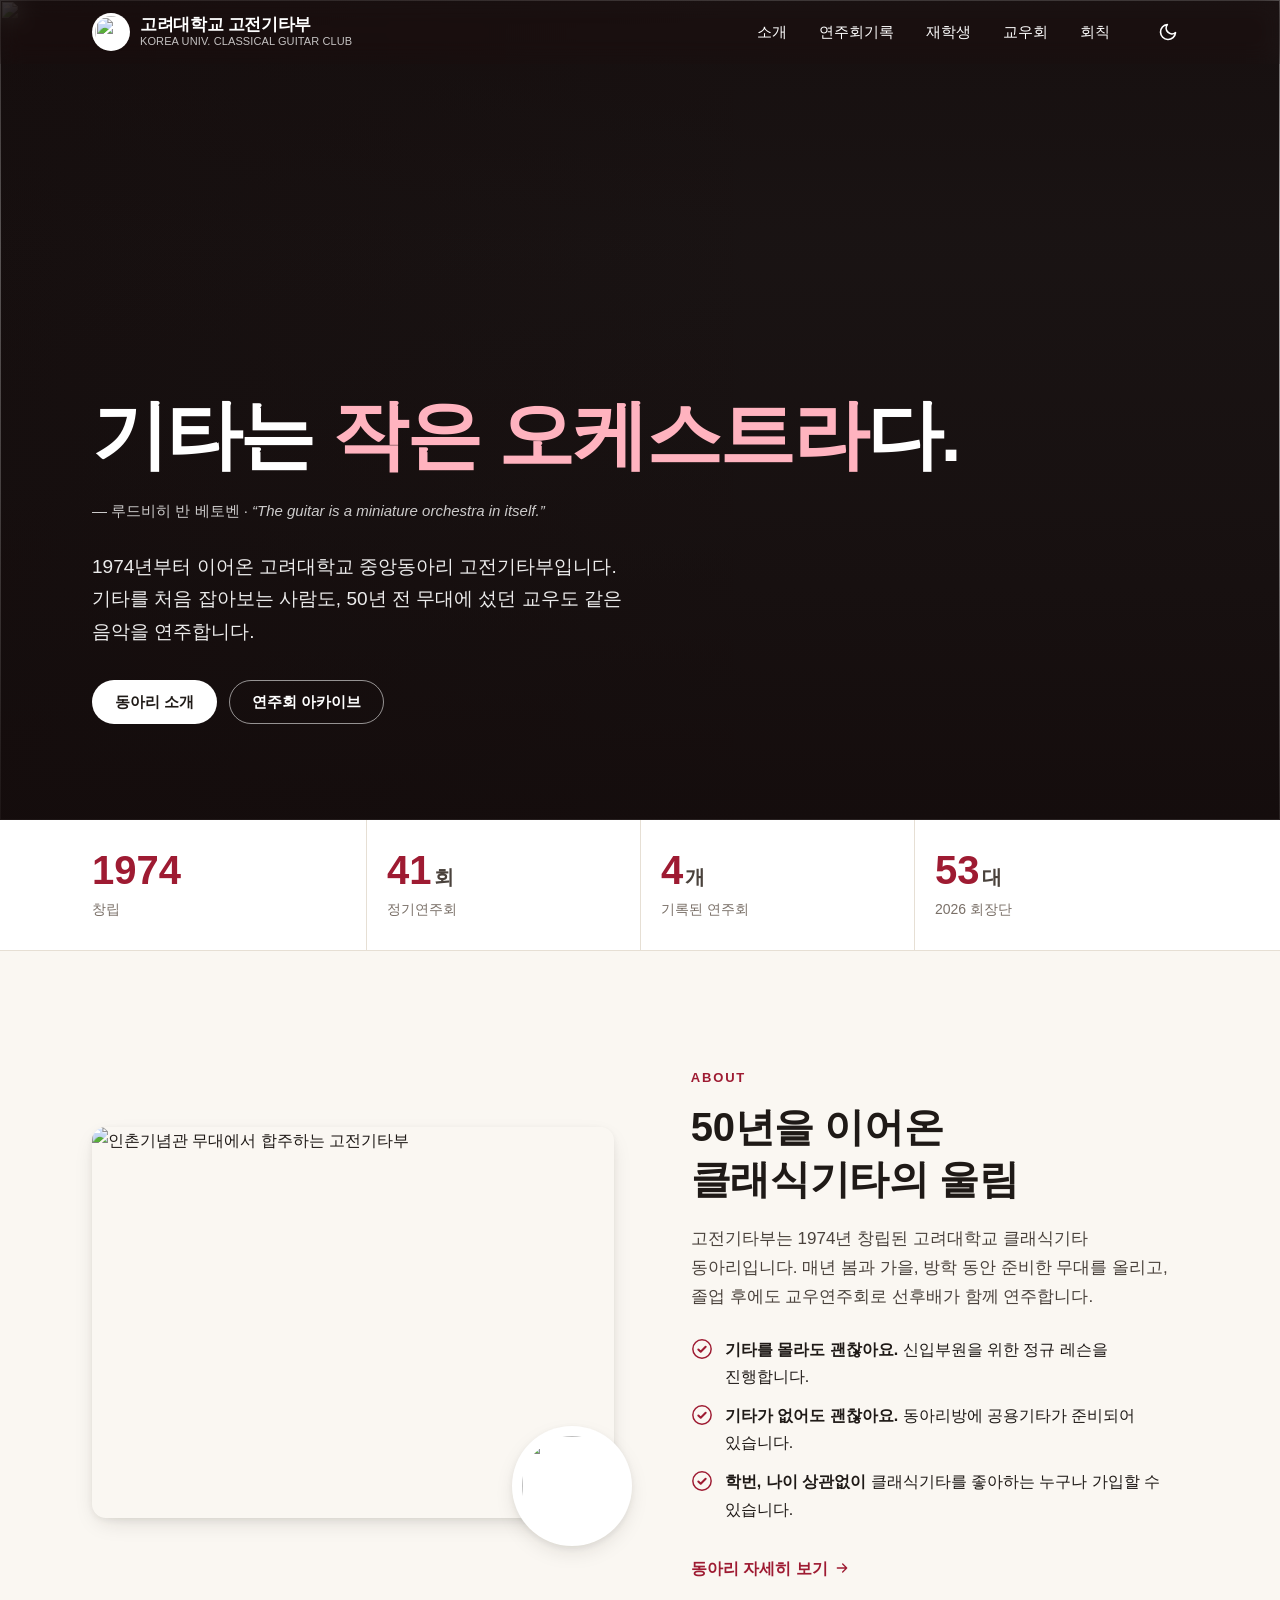
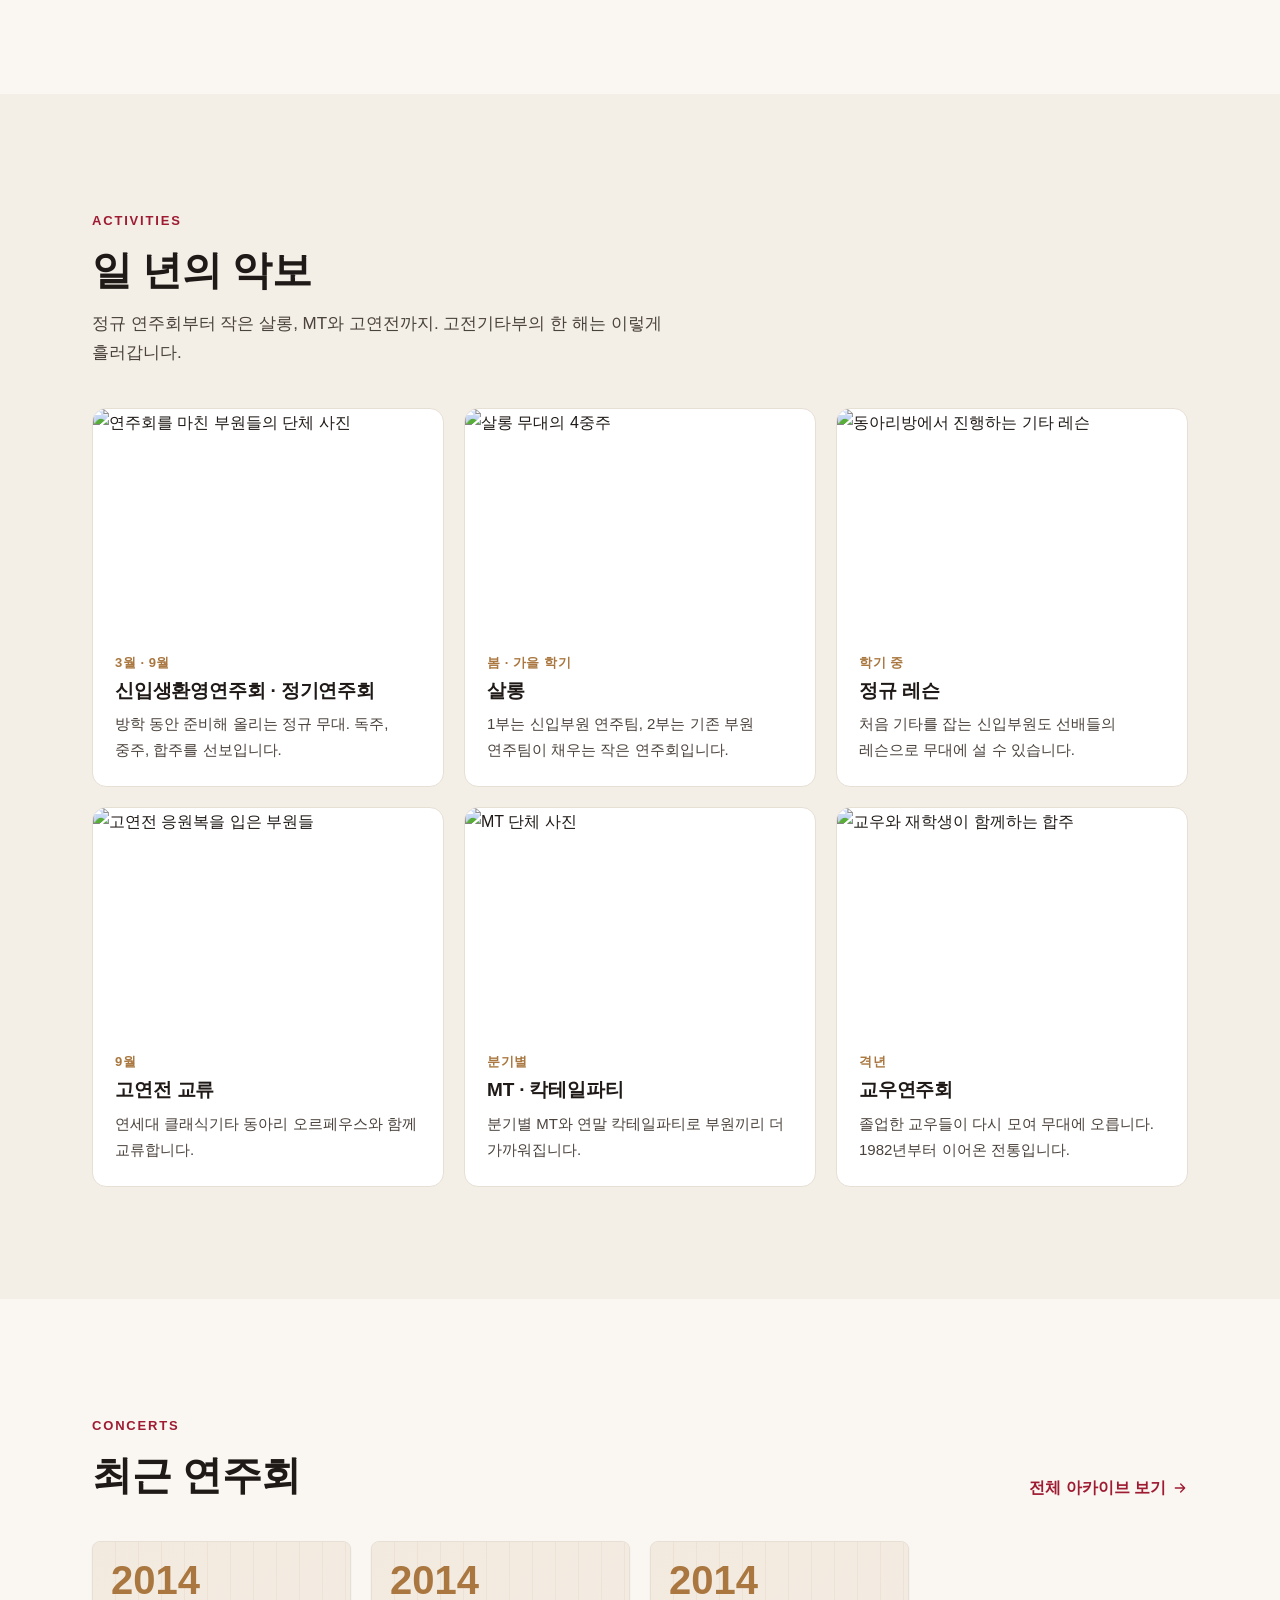
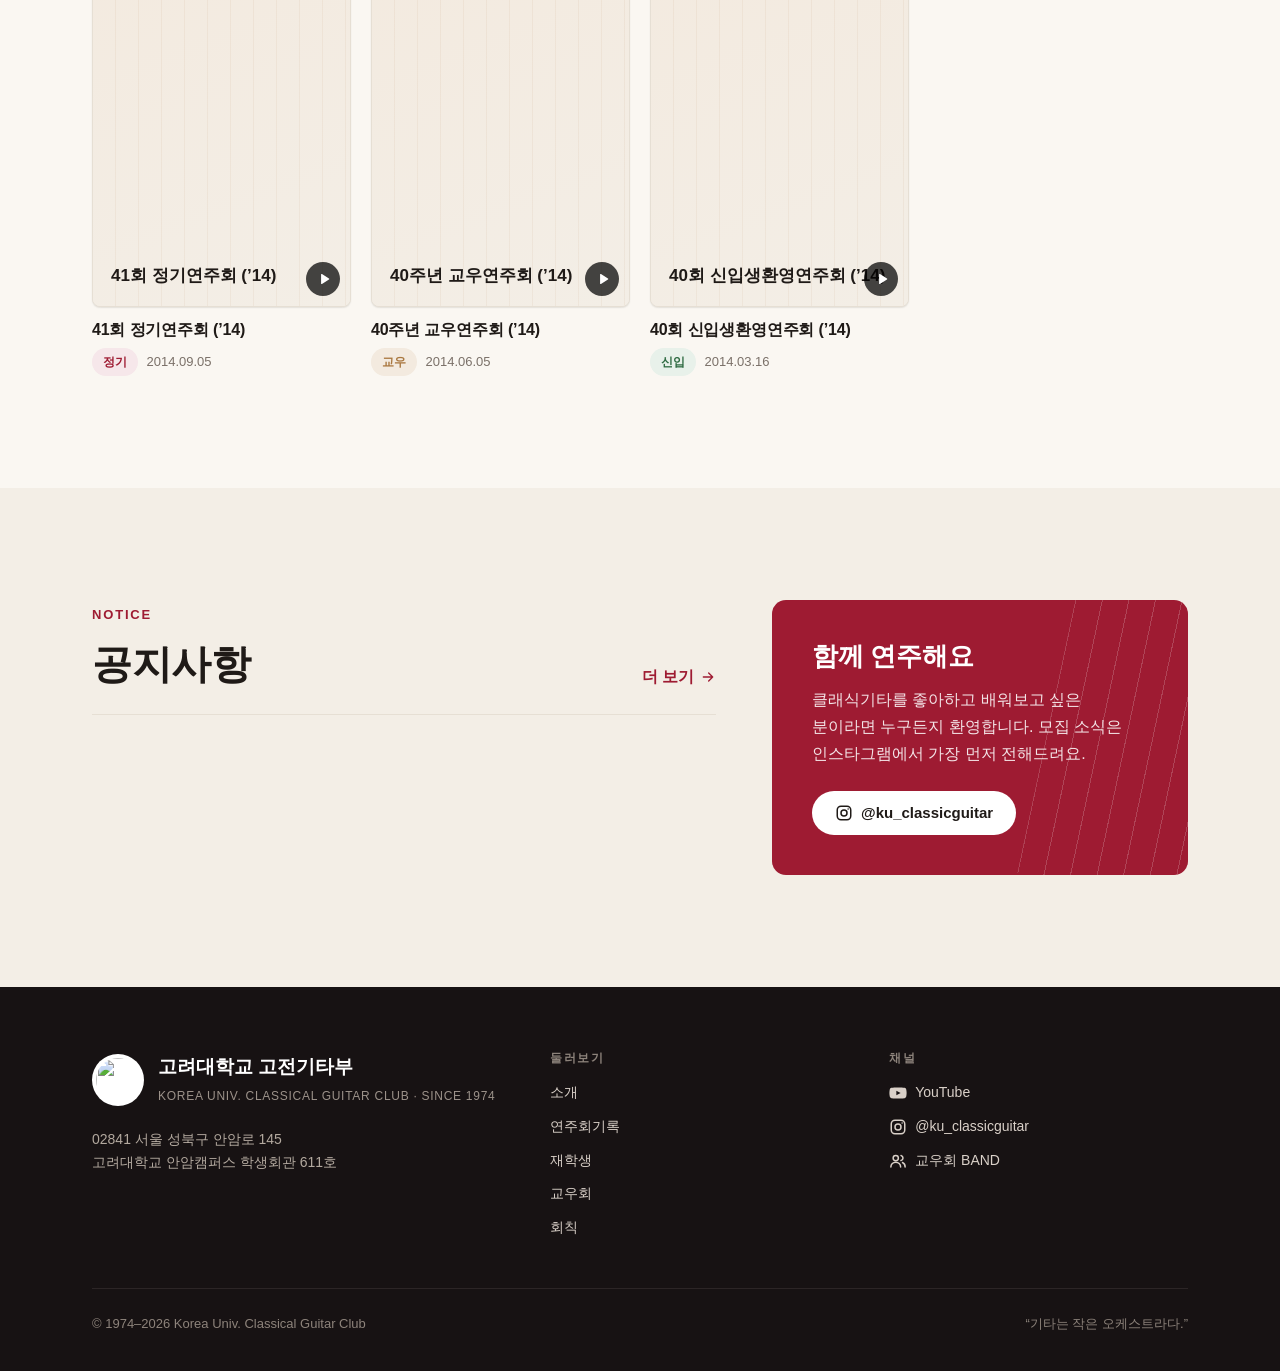
==== index.html @ 114fa07c "베토벤 표기 변경: 루트비히 판 → 루드비히 반 Co-Authored-By: Claude Opus 5.5 <noreply@anthropic.com>" ====
<!doctype html>
<html lang="ko">
<head>
  <meta charset="utf-8">
  <meta name="viewport" content="width=device-width, initial-scale=1">
  <title>고려대학교 고전기타부</title>
  <meta name="description" content="1974년 창립한 고려대학교 중앙동아리 고전기타부. 신입생환영연주회, 정기연주회, 살롱, 교우연주회로 50년 넘게 클래식기타 음악을 이어가고 있습니다.">
  <meta property="og:title" content="고려대학교 고전기타부">
  <meta property="og:description" content="“기타는 작은 오케스트라다.” — 1974년부터 이어온 고려대학교 클래식기타 동아리">
  <meta property="og:image" content="assets/photos/cover.webp">
  <meta name="theme-color" content="#9e1b32">
  <link rel="icon" href="assets/photos/logo.webp">
  <link rel="stylesheet" href="https://cdn.jsdelivr.net/gh/orioncactus/pretendard@v1.3.9/dist/web/variable/pretendardvariable-dynamic-subset.min.css">
  <link rel="stylesheet" href="css/style.css">
  <script src="js/site.js"></script>
</head>
<body data-hero>
  <header id="site-header"></header>

  <main>
    <section class="hero">
      <div class="hero-bg"><img src="assets/photos/cover.webp" alt="" fetchpriority="high"></div>
      <div class="wrap">
        <p class="hero-quote">기타는 <em>작은 오케스트라</em>다.</p>
        <p class="hero-cite">— 루드비히 반 베토벤 · <span>“The guitar is a miniature orchestra in itself.”</span></p>
        <p class="hero-lead">1974년부터 이어온 고려대학교 중앙동아리 고전기타부입니다. 기타를 처음 잡아보는 사람도, 50년 전 무대에 섰던 교우도 같은 음악을 연주합니다.</p>
        <div class="hero-actions">
          <a class="btn btn-light" href="about/">동아리 소개</a>
          <a class="btn btn-outline-light" href="concerts/">연주회 아카이브</a>
        </div>
      </div>
    </section>

    <section class="stats" aria-label="고전기타부 한눈에 보기">
      <div class="wrap">
        <div class="stat"><div class="stat-num">1974</div><div class="stat-label">창립</div></div>
        <div class="stat"><div class="stat-num" id="stat-regular">52<small>회</small></div><div class="stat-label">정기연주회</div></div>
        <div class="stat"><div class="stat-num" id="stat-total">146<small>개</small></div><div class="stat-label">기록된 연주회</div></div>
        <div class="stat"><div class="stat-num">53<small>대</small></div><div class="stat-label">2026 회장단</div></div>
      </div>
    </section>

    <section class="section">
      <div class="wrap split">
        <div class="split-media reveal">
          <img src="assets/photos/concert.webp" alt="인촌기념관 무대에서 합주하는 고전기타부" loading="lazy">
          <img class="mascot" src="assets/photos/logo.webp" alt="" loading="lazy">
        </div>
        <div class="split-body reveal">
          <span class="eyebrow">About</span>
          <h2 class="section-title">50년을 이어온<br>클래식기타의 울림</h2>
          <p style="margin-top:20px">고전기타부는 1974년 창립된 고려대학교 클래식기타 동아리입니다. 매년 봄과 가을, 방학 동안 준비한 무대를 올리고, 졸업 후에도 교우연주회로 선후배가 함께 연주합니다.</p>
          <ul class="checklist">
            <li><span data-icon="check"></span><div><strong>기타를 몰라도 괜찮아요.</strong> 신입부원을 위한 정규 레슨을 진행합니다.</div></li>
            <li><span data-icon="check"></span><div><strong>기타가 없어도 괜찮아요.</strong> 동아리방에 공용기타가 준비되어 있습니다.</div></li>
            <li><span data-icon="check"></span><div><strong>학번, 나이 상관없이</strong> 클래식기타를 좋아하는 누구나 가입할 수 있습니다.</div></li>
          </ul>
          <div style="margin-top:32px"><a class="more-link" href="about/">동아리 자세히 보기 <span data-icon="arrow"></span></a></div>
        </div>
      </div>
    </section>

    <section class="section alt">
      <div class="wrap">
        <div class="section-head">
          <div>
            <span class="eyebrow">Activities</span>
            <h2 class="section-title">일 년의 악보</h2>
            <p class="section-lead">정규 연주회부터 작은 살롱, MT와 고연전까지. 고전기타부의 한 해는 이렇게 흘러갑니다.</p>
          </div>
        </div>
        <div class="activities">
          <article class="activity reveal">
            <div class="activity-media"><img src="assets/photos/group.webp" alt="연주회를 마친 부원들의 단체 사진" loading="lazy"></div>
            <div class="activity-body"><span class="activity-when">3월 · 9월</span><h3>신입생환영연주회 · 정기연주회</h3><p>방학 동안 준비해 올리는 정규 무대. 독주, 중주, 합주를 선보입니다.</p></div>
          </article>
          <article class="activity reveal">
            <div class="activity-media"><img src="assets/photos/salon.webp" alt="살롱 무대의 4중주" loading="lazy"></div>
            <div class="activity-body"><span class="activity-when">봄 · 가을 학기</span><h3>살롱</h3><p>1부는 신입부원 연주팀, 2부는 기존 부원 연주팀이 채우는 작은 연주회입니다.</p></div>
          </article>
          <article class="activity reveal">
            <div class="activity-media"><img src="assets/photos/lesson.webp" alt="동아리방에서 진행하는 기타 레슨" loading="lazy"></div>
            <div class="activity-body"><span class="activity-when">학기 중</span><h3>정규 레슨</h3><p>처음 기타를 잡는 신입부원도 선배들의 레슨으로 무대에 설 수 있습니다.</p></div>
          </article>
          <article class="activity reveal">
            <div class="activity-media"><img src="assets/photos/koyon.webp" alt="고연전 응원복을 입은 부원들" loading="lazy"></div>
            <div class="activity-body"><span class="activity-when">9월</span><h3>고연전 교류</h3><p>연세대 클래식기타 동아리 오르페우스와 함께 교류합니다.</p></div>
          </article>
          <article class="activity reveal">
            <div class="activity-media"><img src="assets/photos/mt.webp" alt="MT 단체 사진" loading="lazy"></div>
            <div class="activity-body"><span class="activity-when">분기별</span><h3>MT · 칵테일파티</h3><p>분기별 MT와 연말 칵테일파티로 부원끼리 더 가까워집니다.</p></div>
          </article>
          <article class="activity reveal">
            <div class="activity-media"><img src="assets/photos/concert.webp" alt="교우와 재학생이 함께하는 합주" loading="lazy" style="object-position:50% 70%"></div>
            <div class="activity-body"><span class="activity-when">격년</span><h3>교우연주회</h3><p>졸업한 교우들이 다시 모여 무대에 오릅니다. 1982년부터 이어온 전통입니다.</p></div>
          </article>
        </div>
      </div>
    </section>

    <section class="section">
      <div class="wrap">
        <div class="section-head">
          <div>
            <span class="eyebrow">Concerts</span>
            <h2 class="section-title">최근 연주회</h2>
          </div>
          <a class="more-link" href="concerts/">전체 아카이브 보기 <span data-icon="arrow"></span></a>
        </div>
        <div class="poster-grid lg" id="recent-concerts"></div>
      </div>
    </section>

    <section class="section alt">
      <div class="wrap home-news">
        <div>
          <div class="section-head" style="margin-bottom:24px">
            <div><span class="eyebrow">Notice</span><h2 class="section-title">공지사항</h2></div>
            <a class="more-link" href="notices/">더 보기 <span data-icon="arrow"></span></a>
          </div>
          <ul class="notice-list" id="home-notices"></ul>
        </div>
        <aside class="join-card reveal">
          <div class="strings" aria-hidden="true"></div>
          <h3>함께 연주해요</h3>
          <p>클래식기타를 좋아하고 배워보고 싶은 분이라면 누구든지 환영합니다. 모집 소식은 인스타그램에서 가장 먼저 전해드려요.</p>
          <a class="btn btn-light" href="https://www.instagram.com/ku_classicguitar/" target="_blank" rel="noopener"><span data-icon="instagram"></span>@ku_classicguitar</a>
        </aside>
      </div>
    </section>
  </main>

  <footer id="site-footer"></footer>
  <script>
    document.addEventListener('DOMContentLoaded', function () { KUG.load().then(function (db) {
      var K = window.KUG, C = db.concerts, club = db;
      document.querySelectorAll('[data-icon]').forEach(function (el) { el.outerHTML = K.ICON[el.dataset.icon]; });

      document.getElementById('stat-total').innerHTML = C.length + '<small>개</small>';
      var reg = C.filter(function (c) { return c.type === '정기'; }).map(function (c) { return parseInt(c.title, 10) || 0; });
      document.getElementById('stat-regular').innerHTML = Math.max.apply(null, reg) + '<small>회</small>';

      document.getElementById('recent-concerts').innerHTML = C.filter(function (c) { return c.type !== 'ETC'; }).slice(0, 4).map(function (c) { return K.posterCard(c); }).join('');

      document.getElementById('home-notices').innerHTML = club.notices.slice(0, 4).map(function (n) {
        return '<li><a class="notice-link" href="notices/#' + K.esc(n.id) + '"><span class="badge">' + K.esc(n.tag) + '</span><span class="title">' + K.esc(n.title) + '</span><time datetime="' + n.date + '">' + K.fmtDate(n.date, 'short') + '</time></a></li>';
      }).join('');
    }); });
  </script>
</body>
</html>
---- css/style.css ----
/* ==========================================================================
   고려대학교 고전기타부 — site styles
   ========================================================================== */

:root {
  --crimson: #9e1b32;
  --crimson-deep: #7a1226;
  --crimson-soft: #f6e7ea;
  --wood: #a9773f;
  --wood-soft: #f3eadf;

  --bg: #faf7f2;
  --bg-alt: #f3eee6;
  --surface: #ffffff;
  --ink: #1f1a17;
  --ink-2: #4a423c;
  --muted: #7a7068;
  --line: #e6dfd4;
  --line-strong: #d4cabc;

  --shadow-sm: 0 1px 2px rgba(31, 26, 23, .06), 0 1px 1px rgba(31, 26, 23, .04);
  --shadow-md: 0 8px 24px -8px rgba(31, 26, 23, .18), 0 2px 6px rgba(31, 26, 23, .06);

  --font-sans: "Pretendard Variable", Pretendard, -apple-system, BlinkMacSystemFont, "Apple SD Gothic Neo", "Noto Sans KR", "Segoe UI", sans-serif;
  /* 제목용 서체 — 명조를 빼고 본문과 같은 고딕 스택 사용 (변수명은 호환을 위해 유지) */
  --font-serif: var(--font-sans);

  --radius: 14px;
  --radius-sm: 8px;
  --wrap: 1160px;
  --gutter: clamp(16px, 4vw, 32px);
  --header-h: 64px;

  color-scheme: light;
}

@media (prefers-color-scheme: dark) {
  :root:not([data-theme="light"]) {
    --crimson: #e2566d;
    --crimson-deep: #f07a8d;
    --crimson-soft: #3a1a21;
    --wood: #d2a36b;
    --wood-soft: #2e251b;
    --bg: #151213;
    --bg-alt: #1c1819;
    --surface: #211c1d;
    --ink: #efe8e1;
    --ink-2: #cfc6bd;
    --muted: #9c928a;
    --line: #342d2d;
    --line-strong: #463d3c;
    --shadow-sm: 0 1px 2px rgba(0, 0, 0, .4);
    --shadow-md: 0 10px 30px -10px rgba(0, 0, 0, .7);
    color-scheme: dark;
  }
}
:root[data-theme="dark"] {
  --crimson: #e2566d;
  --crimson-deep: #f07a8d;
  --crimson-soft: #3a1a21;
  --wood: #d2a36b;
  --wood-soft: #2e251b;
  --bg: #151213;
  --bg-alt: #1c1819;
  --surface: #211c1d;
  --ink: #efe8e1;
  --ink-2: #cfc6bd;
  --muted: #9c928a;
  --line: #342d2d;
  --line-strong: #463d3c;
  --shadow-sm: 0 1px 2px rgba(0, 0, 0, .4);
  --shadow-md: 0 10px 30px -10px rgba(0, 0, 0, .7);
  color-scheme: dark;
}

/* ---------- base ---------- */
*, *::before, *::after { box-sizing: border-box; }
html { -webkit-text-size-adjust: 100%; scroll-behavior: smooth; scroll-padding-top: calc(var(--header-h) + 16px); }
body {
  margin: 0;
  background: var(--bg);
  color: var(--ink);
  font-family: var(--font-sans);
  font-size: 16px;
  line-height: 1.7;
  word-break: keep-all;
  overflow-wrap: anywhere;
  -webkit-font-smoothing: antialiased;
}
img { max-width: 100%; display: block; }
a { color: inherit; text-decoration: none; }
a:hover { color: var(--crimson); }
:focus-visible { outline: 2px solid var(--crimson); outline-offset: 3px; border-radius: 4px; }
h1, h2, h3, h4 { margin: 0; line-height: 1.3; letter-spacing: -0.01em; }
p { margin: 0; }
button { font: inherit; color: inherit; }
.sr-only { position: absolute; width: 1px; height: 1px; overflow: hidden; clip: rect(0 0 0 0); white-space: nowrap; }

.wrap { width: 100%; max-width: var(--wrap); margin: 0 auto; padding: 0 var(--gutter); }
.serif { font-family: var(--font-serif); }

/* ---------- header ---------- */
.site-header {
  position: sticky; top: 0; z-index: 50;
  height: var(--header-h);
  background: color-mix(in srgb, var(--bg) 86%, transparent);
  backdrop-filter: saturate(1.4) blur(12px);
  -webkit-backdrop-filter: saturate(1.4) blur(12px);
  border-bottom: 1px solid transparent;
  transition: border-color .2s, background .2s;
}
.site-header.scrolled { border-bottom-color: var(--line); }
.site-header.over-hero:not(.scrolled) { background: transparent; color: #fff; }
.site-header.over-hero:not(.scrolled) .brand-sub { color: rgba(255,255,255,.75); }
.site-header.over-hero:not(.scrolled) .brand-logo { background: #fff; }
.site-header .wrap { height: 100%; display: flex; align-items: center; gap: 24px; }

.brand { display: flex; align-items: center; gap: 10px; flex-shrink: 0; }
.brand:hover { color: inherit; }
.brand-logo { width: 38px; height: 38px; border-radius: 50%; background: #fff; object-fit: contain; padding: 3px; box-shadow: var(--shadow-sm); }
.brand-text { display: flex; flex-direction: column; line-height: 1.2; }
.brand-name { font-family: var(--font-serif); font-weight: 700; font-size: 17px; letter-spacing: -0.02em; }
.brand-sub { font-size: 11px; color: var(--muted); letter-spacing: .01em; text-transform: uppercase; }

.nav { margin-left: auto; display: flex; align-items: center; gap: 4px; }
.nav a {
  padding: 8px 14px; border-radius: 999px; font-size: 15px; font-weight: 500;
  transition: background .15s, color .15s;
}
.nav a:hover { background: color-mix(in srgb, var(--ink) 6%, transparent); color: inherit; }
.nav a[aria-current="page"] { color: var(--crimson); font-weight: 700; }
.over-hero:not(.scrolled) .nav a[aria-current="page"] { color: #fff; }
.over-hero:not(.scrolled) .nav a:hover { background: rgba(255,255,255,.14); }

.icon-btn {
  display: inline-grid; place-items: center; width: 40px; height: 40px;
  border: 0; background: transparent; border-radius: 999px; cursor: pointer;
}
.icon-btn:hover { background: color-mix(in srgb, var(--ink) 7%, transparent); }
.over-hero:not(.scrolled) .icon-btn:hover { background: rgba(255,255,255,.14); }
.icon-btn svg { width: 20px; height: 20px; }
.menu-btn { display: none; }

@media (max-width: 820px) {
  .menu-btn { display: inline-grid; margin-left: auto; }
  .nav {
    position: fixed; inset: var(--header-h) 0 auto 0;
    flex-direction: column; align-items: stretch; gap: 0;
    padding: 8px var(--gutter) 20px;
    background: var(--bg); color: var(--ink);
    border-bottom: 1px solid var(--line);
    box-shadow: var(--shadow-md);
    transform: translateY(-8px); opacity: 0; pointer-events: none;
    transition: opacity .18s, transform .18s;
  }
  .nav.open { transform: none; opacity: 1; pointer-events: auto; }
  .nav a { padding: 14px 4px; border-radius: 0; border-bottom: 1px solid var(--line); font-size: 17px; }
  .nav a:hover { background: transparent; }
  .over-hero:not(.scrolled) .nav a[aria-current="page"] { color: var(--crimson); }
  .site-header.menu-open { background: var(--bg); color: var(--ink); }
  .site-header.menu-open .brand-sub { color: var(--muted); }
  .brand-sub { display: none; }
}

/* ---------- buttons, chips, badges ---------- */
.btn {
  display: inline-flex; align-items: center; gap: 8px;
  padding: 12px 22px; border-radius: 999px;
  font-weight: 600; font-size: 15px; line-height: 1.2;
  border: 1px solid transparent; cursor: pointer;
  transition: transform .15s, background .15s, color .15s, border-color .15s;
}
.btn svg { width: 18px; height: 18px; }
.btn-primary { background: var(--crimson); color: #fff; }
.btn-primary:hover { background: var(--crimson-deep); color: #fff; }
.btn-ghost { border-color: var(--line-strong); background: var(--surface); }
.btn-ghost:hover { border-color: var(--crimson); color: var(--crimson); }
.btn-light { background: #fff; color: #1f1a17; }
.btn-light:hover { background: #f1ebe4; color: #1f1a17; }
.btn-outline-light { border-color: rgba(255,255,255,.55); color: #fff; }
.btn-outline-light:hover { background: rgba(255,255,255,.12); color: #fff; border-color: #fff; }

.badge {
  display: inline-flex; align-items: center; gap: 6px;
  padding: 3px 10px; border-radius: 999px;
  font-size: 12px; font-weight: 600; letter-spacing: .02em;
  background: var(--bg-alt); color: var(--ink-2); border: 1px solid var(--line);
  white-space: nowrap;
}
.badge[data-type="정기"] { background: var(--crimson-soft); color: var(--crimson); border-color: transparent; }
.badge[data-type="신입"] { background: #e8f1ea; color: #2f6b42; border-color: transparent; }
.badge[data-type="교우"] { background: var(--wood-soft); color: var(--wood); border-color: transparent; }
:root[data-theme="dark"] .badge[data-type="신입"] { background: #1b2c21; color: #86c79b; }
@media (prefers-color-scheme: dark) { :root:not([data-theme="light"]) .badge[data-type="신입"] { background: #1b2c21; color: #86c79b; } }

.chips { display: flex; flex-wrap: wrap; gap: 8px; }
.chip {
  padding: 8px 16px; border-radius: 999px; border: 1px solid var(--line-strong);
  background: var(--surface); font-size: 14px; font-weight: 500; cursor: pointer;
  transition: background .15s, border-color .15s, color .15s;
}
.chip:hover { border-color: var(--ink-2); }
.chip[aria-pressed="true"] { background: var(--ink); border-color: var(--ink); color: var(--bg); }
.chip .count { opacity: .6; margin-left: 4px; font-variant-numeric: tabular-nums; }

/* ---------- sections ---------- */
.section { padding: clamp(64px, 9vw, 112px) 0; }
.section.alt { background: var(--bg-alt); }
.eyebrow {
  display: inline-block; font-size: 13px; font-weight: 700; letter-spacing: .14em;
  text-transform: uppercase; color: var(--crimson); margin-bottom: 12px;
}
.section-title { font-family: var(--font-serif); font-size: clamp(28px, 4vw, 40px); font-weight: 700; }
.section-lead { margin-top: 14px; color: var(--ink-2); font-size: 17px; max-width: 640px; }
.section-head { display: flex; align-items: end; justify-content: space-between; gap: 24px; margin-bottom: 40px; flex-wrap: wrap; }
.more-link { display: inline-flex; align-items: center; gap: 6px; font-weight: 600; color: var(--crimson); white-space: nowrap; }
.more-link svg { width: 16px; height: 16px; transition: transform .15s; }
.more-link:hover svg { transform: translateX(3px); }

/* ---------- page hero (sub pages) ---------- */
.page-hero {
  padding: clamp(48px, 7vw, 88px) 0 clamp(32px, 4vw, 48px);
  border-bottom: 1px solid var(--line);
  background:
    radial-gradient(1200px 400px at 90% -10%, var(--crimson-soft), transparent 60%),
    var(--bg);
}
.page-hero h1 { font-family: var(--font-serif); font-size: clamp(32px, 5vw, 52px); font-weight: 700; }
.page-hero p { margin-top: 12px; color: var(--ink-2); font-size: 17px; max-width: 680px; }
.page-hero p.archive-note { margin-top: 8px; font-size: 14px; color: var(--ink-2); }
.crumbs { font-size: 14px; color: var(--muted); margin-bottom: 14px; display: flex; gap: 8px; flex-wrap: wrap; }
.crumbs a:hover { color: var(--crimson); }

/* ---------- home hero ---------- */
.hero {
  position: relative; isolation: isolate;
  min-height: min(92vh, 820px);
  margin-top: calc(var(--header-h) * -1);
  padding-top: var(--header-h);
  display: flex; align-items: flex-end;
  color: #fff; overflow: hidden;
  background: #1a1414;
}
.hero-bg { position: absolute; inset: 0; z-index: -2; }
.hero-bg img { width: 100%; height: 100%; object-fit: cover; object-position: 30% 40%; }
.hero::before {
  content: ""; position: absolute; inset: 0; z-index: -1;
  background:
    linear-gradient(180deg, rgba(20,12,12,.55) 0%, rgba(20,12,12,.1) 30%, rgba(20,12,12,.35) 60%, rgba(20,12,12,.88) 100%),
    linear-gradient(90deg, rgba(20,12,12,.55) 0%, rgba(20,12,12,0) 60%);
}
.hero .wrap { padding-bottom: clamp(48px, 8vw, 96px); }
.hero-quote { font-family: var(--font-serif); font-weight: 700; font-size: clamp(36px, 6.4vw, 76px); line-height: 1.18; letter-spacing: -0.03em; max-width: 900px; }
.hero-quote em { font-style: normal; color: #ffb3bf; }
.hero-cite { margin-top: 18px; font-size: 15px; color: rgba(255,255,255,.78); }
.hero-cite span { font-style: italic; font-family: var(--font-sans); }
.hero-lead { margin-top: 28px; font-size: clamp(16px, 1.8vw, 19px); color: rgba(255,255,255,.92); max-width: 560px; }
.hero-actions { margin-top: 32px; display: flex; gap: 12px; flex-wrap: wrap; }

/* ---------- stats ---------- */
.stats { border-bottom: 1px solid var(--line); background: var(--surface); }
.stats .wrap { display: grid; grid-template-columns: repeat(4, 1fr); }
.stat { padding: 28px 20px; border-left: 1px solid var(--line); }
.stat:first-child { border-left: 0; padding-left: 0; }
.stat-num { font-family: var(--font-serif); font-size: clamp(28px, 3.4vw, 40px); font-weight: 700; color: var(--crimson); line-height: 1.1; font-variant-numeric: tabular-nums; }
.stat-num small { font-size: .5em; margin-left: 2px; color: var(--ink-2); }
.stat-label { margin-top: 6px; font-size: 14px; color: var(--muted); }
@media (max-width: 720px) {
  .stats .wrap { grid-template-columns: repeat(2, 1fr); }
  .stat { padding: 20px 16px; }
  .stat:nth-child(odd) { border-left: 0; padding-left: 0; }
  .stat:nth-child(n+3) { border-top: 1px solid var(--line); }
}

/* ---------- intro split ---------- */
.split { display: grid; grid-template-columns: 1.05fr 1fr; gap: clamp(32px, 6vw, 80px); align-items: center; }
.split-media { position: relative; }
.split-media img { border-radius: var(--radius); aspect-ratio: 4/3; object-fit: cover; width: 100%; box-shadow: var(--shadow-md); }
.split-media .mascot {
  position: absolute; right: -18px; bottom: -28px; width: 120px; height: 120px;
  border-radius: 50%; background: #fff; padding: 10px; box-shadow: var(--shadow-md);
}
.split-body p + p { margin-top: 14px; }
.split-body p { color: var(--ink-2); font-size: 17px; }
.checklist { list-style: none; padding: 0; margin: 24px 0 0; display: grid; gap: 12px; }
.checklist li { display: flex; gap: 12px; align-items: flex-start; }
.checklist svg { flex-shrink: 0; width: 22px; height: 22px; color: var(--crimson); margin-top: 2px; }
@media (max-width: 860px) {
  .split { grid-template-columns: 1fr; }
  .split-media .mascot { width: 88px; height: 88px; right: 8px; bottom: -24px; }
}

/* ---------- activity cards ---------- */
.activities { display: grid; grid-template-columns: repeat(3, 1fr); gap: 20px; }
.activity {
  position: relative; border-radius: var(--radius); overflow: hidden;
  background: var(--surface); border: 1px solid var(--line);
  display: flex; flex-direction: column;
}
.activity img { aspect-ratio: 16/10; object-fit: cover; width: 100%; transition: transform .5s; }
.activity:hover img { transform: scale(1.04); }
.activity-media { overflow: hidden; }
.activity-body { padding: 20px 22px 24px; }
.activity-when { font-size: 13px; font-weight: 700; color: var(--wood); letter-spacing: .04em; }
.activity h3 { font-size: 19px; margin-top: 4px; }
.activity p { margin-top: 8px; color: var(--ink-2); font-size: 15px; }
@media (max-width: 960px) { .activities { grid-template-columns: repeat(2, 1fr); } }
@media (max-width: 600px) { .activities { grid-template-columns: 1fr; } }

/* ---------- poster cards ---------- */
.poster-grid { display: grid; grid-template-columns: repeat(auto-fill, minmax(200px, 1fr)); gap: 28px 20px; }
.poster-grid.lg { grid-template-columns: repeat(4, 1fr); }
@media (max-width: 960px) { .poster-grid.lg { grid-template-columns: repeat(2, 1fr); } }
@media (max-width: 480px) { .poster-grid { grid-template-columns: repeat(2, 1fr); gap: 20px 12px; } }

.poster-card { display: flex; flex-direction: column; gap: 12px; color: inherit; }
.poster-card:hover { color: inherit; }
.poster-frame {
  position: relative; aspect-ratio: 1 / 1.414; border-radius: var(--radius-sm); overflow: hidden;
  background: var(--bg-alt); border: 1px solid var(--line);
  box-shadow: var(--shadow-sm);
  transition: transform .25s, box-shadow .25s;
}
.poster-card:hover .poster-frame { transform: translateY(-4px); box-shadow: var(--shadow-md); }
.poster-frame img { position: absolute; inset: 0; width: 100%; height: 100%; object-fit: contain; background: var(--bg-alt); }
.poster-frame .play {
  position: absolute; right: 10px; bottom: 10px; width: 34px; height: 34px; border-radius: 50%;
  background: rgba(0,0,0,.72); color: #fff; display: grid; place-items: center;
}
.poster-frame .play svg { width: 14px; height: 14px; margin-left: 2px; }
.poster-fallback {
  position: absolute; inset: 0; display: flex; flex-direction: column; justify-content: space-between;
  padding: 18px; color: var(--ink);
  background:
    repeating-linear-gradient(90deg, transparent 0 22px, color-mix(in srgb, var(--wood) 7%, transparent) 22px 23px),
    linear-gradient(160deg, var(--wood-soft), var(--bg-alt));
}
.poster-fallback .pf-year { font-family: var(--font-serif); font-size: 40px; font-weight: 700; color: var(--wood); line-height: 1; }
.poster-fallback .pf-title { font-family: var(--font-serif); font-weight: 700; font-size: 17px; line-height: 1.35; }
.poster-meta { display: flex; flex-direction: column; gap: 6px; }
.poster-meta h3 { font-size: 16px; font-weight: 700; line-height: 1.4; }
.poster-meta .sub { font-size: 13px; color: var(--muted); display: flex; gap: 8px; align-items: center; flex-wrap: wrap; }

/* ---------- notices ---------- */
.notice-list { list-style: none; margin: 0; padding: 0; border-top: 1px solid var(--line); }
.notice-list li { border-bottom: 1px solid var(--line); }
.notice-link { display: grid; grid-template-columns: auto 1fr auto; gap: 16px; align-items: center; padding: 18px 4px; }
.notice-link .title { font-weight: 600; }
.notice-link time { color: var(--muted); font-size: 14px; font-variant-numeric: tabular-nums; }
@media (max-width: 560px) {
  .notice-link { grid-template-columns: 1fr; gap: 6px; }
}

.join-card {
  border-radius: var(--radius); padding: clamp(28px, 4vw, 40px);
  background: var(--crimson); color: #fff; position: relative; overflow: hidden;
}
.join-card h3 { font-family: var(--font-serif); font-size: 26px; }
.join-card p { margin-top: 12px; color: rgba(255,255,255,.88); }
.join-card .btn { margin-top: 24px; }
.join-card .strings {
  position: absolute; right: -40px; top: -20px; bottom: -20px; width: 180px; opacity: .18;
  background: repeating-linear-gradient(90deg, #fff 0 1px, transparent 1px 26px);
  transform: rotate(12deg);
}
.home-news { display: grid; grid-template-columns: 1.5fr 1fr; gap: clamp(28px, 5vw, 56px); align-items: start; }
@media (max-width: 860px) { .home-news { grid-template-columns: 1fr; } }

/* ---------- archive toolbar ---------- */
.toolbar {
  position: sticky; top: var(--header-h); z-index: 20;
  background: color-mix(in srgb, var(--bg) 92%, transparent);
  backdrop-filter: blur(10px); -webkit-backdrop-filter: blur(10px);
  border-bottom: 1px solid var(--line);
  padding: 14px 0;
}
.toolbar .wrap { display: flex; gap: 12px 16px; align-items: center; flex-wrap: wrap; }
.search {
  position: relative; flex: 1 1 260px; max-width: 380px; margin-left: auto;
}
.search input {
  width: 100%; height: 42px; padding: 0 14px 0 40px; border-radius: 999px;
  border: 1px solid var(--line-strong); background: var(--surface); color: var(--ink);
  font: inherit; font-size: 15px;
}
.search input:focus { outline: none; border-color: var(--crimson); box-shadow: 0 0 0 3px var(--crimson-soft); }
.search svg { position: absolute; left: 14px; top: 50%; transform: translateY(-50%); width: 18px; height: 18px; color: var(--muted); }
@media (max-width: 640px) { .search { max-width: none; margin-left: 0; } }

.decade { margin-top: 56px; }
.decade:first-child { margin-top: 40px; }
.decade-head { display: flex; align-items: baseline; gap: 14px; margin-bottom: 24px; padding-bottom: 12px; border-bottom: 1px solid var(--line); }
.decade-head h2 { font-family: var(--font-serif); font-size: 30px; }
.decade-head span { color: var(--muted); font-size: 14px; }
.empty { padding: 80px 0; text-align: center; color: var(--muted); }
.search-hit { margin-top: 2px; font-size: 12.5px; color: var(--crimson); line-height: 1.45; }

/* ---------- concert detail ---------- */
.concert { display: grid; grid-template-columns: minmax(260px, 380px) 1fr; gap: clamp(32px, 5vw, 64px); align-items: start; padding: 48px 0 96px; }
.concert-aside { position: sticky; top: calc(var(--header-h) + 24px); }
.concert-aside .poster-frame { box-shadow: var(--shadow-md); }
.concert-aside .poster-frame:hover { transform: none; }
.concert-title { font-family: var(--font-serif); font-size: clamp(28px, 4vw, 42px); font-weight: 700; margin-top: 12px; }
.facts { margin: 24px 0 0; display: grid; grid-template-columns: auto 1fr; gap: 10px 20px; font-size: 15px; }
.facts dt { color: var(--muted); }
.facts dd { margin: 0; font-weight: 500; }
.concert-actions { margin-top: 28px; display: flex; gap: 10px; flex-wrap: wrap; }
.video-embed { margin-top: 36px; aspect-ratio: 16/9; border-radius: var(--radius); overflow: hidden; background: #000; }
.video-embed iframe { width: 100%; height: 100%; border: 0; }

.program { margin-top: 48px; }
.program > h2 { font-family: var(--font-serif); font-size: 24px; padding-bottom: 14px; border-bottom: 2px solid var(--ink); }
.program-group { padding: 22px 0; border-bottom: 1px solid var(--line); }
.performers { font-size: 14px; font-weight: 700; color: var(--crimson); letter-spacing: .01em; }
.performers.conductor::before { content: "♪ "; }
.pieces { list-style: none; margin: 10px 0 0; padding: 0; display: grid; gap: 10px; }
.piece { display: grid; grid-template-columns: 1fr auto; gap: 4px 24px; align-items: baseline; }
.piece-title { font-weight: 600; }
.piece-composer { color: var(--ink-2); font-size: 15px; text-align: right; font-style: italic; }
.movements { grid-column: 1 / -1; margin: 2px 0 0; padding-left: 18px; color: var(--muted); font-size: 14px; list-style: none; }
.movements li::before { content: "– "; }
@media (max-width: 640px) {
  .piece { grid-template-columns: 1fr; }
  .piece-composer { text-align: left; }
}
.roster { margin-top: 16px; background: var(--bg-alt); border-radius: var(--radius-sm); padding: 14px 18px; font-size: 14px; display: grid; gap: 4px; }
.roster div { display: flex; gap: 10px; }
.roster b { min-width: 36px; color: var(--wood); }

.concert-nav { display: grid; grid-template-columns: 1fr 1fr; gap: 16px; margin-top: 56px; }
.concert-nav a {
  display: flex; flex-direction: column; gap: 4px; padding: 18px 20px; border-radius: var(--radius-sm);
  border: 1px solid var(--line); background: var(--surface);
}
.concert-nav a:hover { border-color: var(--crimson); color: inherit; }
.concert-nav span { font-size: 13px; color: var(--muted); }
.concert-nav strong { font-weight: 600; }
.concert-nav .next { text-align: right; }
@media (max-width: 820px) {
  .concert { grid-template-columns: 1fr; padding-top: 32px; }
  .concert-aside { position: static; max-width: 340px; }
  .concert-nav { grid-template-columns: 1fr; }
}

/* ---------- about ---------- */
.prose { max-width: 720px; }
.prose p { color: var(--ink-2); font-size: 17px; line-height: 1.85; }
.prose p + p { margin-top: 16px; }
.quote-block { padding: clamp(40px, 6vw, 72px) 0; text-align: center; }
.quote-block blockquote { margin: 0; font-family: var(--font-serif); font-size: clamp(30px, 5vw, 52px); font-weight: 700; line-height: 1.25; }
.quote-block .en { margin-top: 10px; font-family: var(--font-sans); font-style: italic; color: var(--muted); font-size: 18px; }
.quote-block figcaption { margin-top: 20px; color: var(--ink-2); }

.feature { display: grid; grid-template-columns: 1fr 1fr; gap: clamp(28px, 5vw, 64px); align-items: center; padding: 40px 0; }
.feature + .feature { border-top: 1px solid var(--line); }
.feature:nth-child(even) .feature-media { order: 2; }
.feature-media img { border-radius: var(--radius); aspect-ratio: 3/2; object-fit: cover; width: 100%; }
.feature h3 { font-family: var(--font-serif); font-size: 26px; }
.feature .when { color: var(--wood); font-weight: 700; font-size: 14px; margin-bottom: 6px; display: block; letter-spacing: .04em; }
.feature p { margin-top: 12px; color: var(--ink-2); font-size: 16.5px; line-height: 1.8; }
@media (max-width: 820px) {
  .feature { grid-template-columns: 1fr; padding: 28px 0; }
  .feature:nth-child(even) .feature-media { order: 0; }
}

.timeline { list-style: none; margin: 0; padding: 0; position: relative; }
.timeline::before { content: ""; position: absolute; left: 70px; top: 8px; bottom: 8px; width: 2px; background: var(--line); }
.timeline li { display: grid; grid-template-columns: 70px 1fr; gap: 28px; padding: 10px 0; position: relative; }
.timeline li::after {
  content: ""; position: absolute; left: 65px; top: 20px; width: 12px; height: 12px; border-radius: 50%;
  background: var(--bg-alt); border: 2px solid var(--crimson);
}
.timeline li.major::after { background: var(--crimson); }
.timeline .yr { font-family: var(--font-serif); font-weight: 700; font-size: 20px; color: var(--crimson); font-variant-numeric: tabular-nums; }
.timeline ul { list-style: none; padding: 0; margin: 0; }
.timeline ul li { display: block; padding: 2px 0; }
.timeline ul li::after { display: none; }
.timeline .items { padding-left: 4px; padding-top: 3px; }

.info-grid { display: grid; grid-template-columns: repeat(3, 1fr); gap: 16px; }
.info-card { padding: 24px; border-radius: var(--radius); border: 1px solid var(--line); background: var(--surface); }
.info-card h4 { font-size: 13px; color: var(--muted); font-weight: 600; letter-spacing: .06em; text-transform: uppercase; }
.info-card p { margin-top: 8px; font-weight: 600; }
.info-card a { color: var(--crimson); font-weight: 600; font-size: 14px; display: inline-block; margin-top: 10px; }
@media (max-width: 820px) { .info-grid { grid-template-columns: 1fr; } }

.name-list { display: grid; grid-template-columns: repeat(auto-fill, minmax(150px, 1fr)); gap: 12px; list-style: none; padding: 0; margin: 0; }
.name-list li { padding: 14px 16px; border-radius: var(--radius-sm); border: 1px solid var(--line); background: var(--surface); }
.name-list .n { font-weight: 700; }
.name-list .m { font-size: 13px; color: var(--muted); }

/* ---------- people ---------- */
.current { display: grid; grid-template-columns: repeat(4, 1fr); gap: 16px; }
.person {
  padding: 26px 22px; border-radius: var(--radius); background: var(--surface); border: 1px solid var(--line);
  display: flex; flex-direction: column; gap: 4px;
}
.person .role { font-size: 13px; font-weight: 700; color: var(--crimson); letter-spacing: .06em; }
.person .name { font-family: var(--font-serif); font-size: 26px; font-weight: 700; margin-top: 6px; }
.person .dept { font-size: 14px; color: var(--muted); }
@media (max-width: 860px) { .current { grid-template-columns: repeat(2, 1fr); } }

.table-wrap { overflow-x: auto; border: 1px solid var(--line); border-radius: var(--radius); background: var(--surface); }
table.officers { width: 100%; border-collapse: collapse; font-size: 15px; min-width: 640px; }
.officers th, .officers td { padding: 12px 16px; text-align: left; border-bottom: 1px solid var(--line); vertical-align: top; }
.officers thead th { position: sticky; top: 0; background: var(--bg-alt); font-size: 13px; color: var(--muted); font-weight: 600; letter-spacing: .04em; }
.officers tbody tr:last-child td { border-bottom: 0; }
.officers tbody tr:hover { background: color-mix(in srgb, var(--crimson-soft) 45%, transparent); }
.officers .gen { font-weight: 700; color: var(--crimson); white-space: nowrap; font-variant-numeric: tabular-nums; }
.officers .yr { color: var(--muted); font-variant-numeric: tabular-nums; }
.officers .p { display: block; }
.officers .p small { color: var(--muted); margin-left: 4px; }

/* ---------- rules ---------- */
.rules-layout { display: grid; grid-template-columns: 220px 1fr; gap: 56px; padding-top: 48px; padding-bottom: 96px; align-items: start; }
.rules-toc { position: sticky; top: calc(var(--header-h) + 24px); font-size: 14px; }
.rules-toc h4 { font-size: 12px; letter-spacing: .1em; color: var(--muted); text-transform: uppercase; margin-bottom: 10px; }
.rules-toc ol { list-style: none; margin: 0; padding: 0; border-left: 2px solid var(--line); }
.rules-toc a { display: block; padding: 6px 14px; margin-left: -2px; border-left: 2px solid transparent; color: var(--ink-2); }
.rules-toc a:hover { color: var(--crimson); }
.rules-toc a.active { border-left-color: var(--crimson); color: var(--crimson); font-weight: 600; }
.revisions { display: flex; flex-wrap: wrap; gap: 8px; margin-top: 18px; }
.rules-body { max-width: 760px; }
.rule-chapter { padding-top: 12px; }
.rule-chapter + .rule-chapter { margin-top: 36px; }
.rule-chapter h2 { font-family: var(--font-serif); font-size: 24px; padding-bottom: 12px; border-bottom: 2px solid var(--ink); margin-bottom: 8px; }
.rule-article { padding: 18px 0; border-bottom: 1px solid var(--line); }
.rule-article h3 { font-size: 17px; margin-bottom: 10px; }
.rule-article .art-no { color: var(--crimson); margin-right: 4px; }
.rule-article p { color: var(--ink-2); }
.rule-clause { display: grid; grid-template-columns: 22px 1fr; gap: 0 4px; margin-top: 6px; }
.rule-clause .cl-no { color: var(--muted); }
.cl-tag { display: inline-block; font-size: 12.5px; font-weight: 600; color: var(--ink); background: var(--bg-alt); border-radius: 4px; padding: 0 6px; margin-right: 4px; }
.rule-items { margin: 6px 0 4px 26px; padding-left: 18px; color: var(--ink-2); }
.rule-items li { padding: 1px 0; }
@media (max-width: 860px) {
  .rules-layout { grid-template-columns: 1fr; gap: 24px; padding-top: 24px; }
  .rules-toc { position: static; }
  .rules-toc ol { display: flex; flex-wrap: wrap; gap: 6px; border: 0; }
  .rules-toc a { border: 1px solid var(--line); border-radius: 999px; padding: 5px 12px; margin: 0; }
  .rules-toc a.active { border-color: var(--crimson); }
}

/* ---------- notices page ---------- */
.notice-page { padding: 40px 0 96px; max-width: 820px; }
.notice-item { border-bottom: 1px solid var(--line); }
.notice-item:first-child { border-top: 1px solid var(--line); }
.notice-item summary {
  list-style: none; cursor: pointer; display: grid; grid-template-columns: auto 1fr auto auto; gap: 16px; align-items: center;
  padding: 22px 4px;
}
.notice-item summary::-webkit-details-marker { display: none; }
.notice-item summary .title { font-weight: 600; font-size: 17px; }
.notice-item summary time { color: var(--muted); font-size: 14px; font-variant-numeric: tabular-nums; }
.notice-item summary .chev { width: 18px; height: 18px; color: var(--muted); transition: transform .2s; }
.notice-item[open] summary .chev { transform: rotate(180deg); }
.notice-body { padding: 4px 4px 28px; color: var(--ink-2); display: grid; gap: 12px; }
.notice-body h4 { color: var(--ink); font-size: 16px; margin-top: 8px; }
.notice-body ul { margin: 0; padding-left: 20px; }
.attachment { display: inline-flex; align-items: center; gap: 10px; padding: 12px 16px; border: 1px solid var(--line); border-radius: var(--radius-sm); background: var(--surface); width: fit-content; font-weight: 500; }
.attachment svg { width: 18px; height: 18px; color: var(--crimson); }
@media (max-width: 560px) {
  .notice-item summary { grid-template-columns: 1fr auto; }
  .notice-item summary .badge { grid-column: 1; width: fit-content; }
  .notice-item summary time { grid-column: 1; grid-row: 3; }
  .notice-item summary .chev { grid-column: 2; grid-row: 1 / span 3; }
}

/* ---------- footer ---------- */
.site-footer { background: #171213; color: #d9d0c8; padding: 64px 0 36px; font-size: 14px; }
.site-footer a:hover { color: #fff; }
.footer-top { display: grid; grid-template-columns: 1.4fr 1fr 1fr; gap: 40px; }
.footer-brand { display: flex; gap: 14px; align-items: center; }
.footer-brand img { width: 52px; height: 52px; border-radius: 50%; background: #fff; padding: 4px; }
.footer-brand strong { font-family: var(--font-serif); font-size: 19px; color: #fff; display: block; }
.footer-brand span { color: #9c928a; font-size: 12px; letter-spacing: .06em; }
.footer-addr { margin-top: 20px; line-height: 1.7; color: #b3a99f; }
.site-footer h4 { font-size: 12px; letter-spacing: .12em; color: #8d837b; text-transform: uppercase; margin-bottom: 14px; }
.site-footer ul { list-style: none; padding: 0; margin: 0; display: grid; gap: 10px; }
.social { display: flex; gap: 8px; align-items: center; }
.social svg { width: 18px; height: 18px; flex-shrink: 0; }
.footer-bottom { margin-top: 48px; padding-top: 24px; border-top: 1px solid #2c2526; display: flex; justify-content: space-between; gap: 16px; flex-wrap: wrap; color: #8d837b; font-size: 13px; }
@media (max-width: 760px) { .footer-top { grid-template-columns: 1fr 1fr; } .footer-top > :first-child { grid-column: 1 / -1; } }

/* ---------- reveal ---------- */
@media (prefers-reduced-motion: no-preference) {
  .reveal { opacity: 0; transform: translateY(16px); transition: opacity .7s ease, transform .7s ease; }
  .reveal.in { opacity: 1; transform: none; }
}
@media (prefers-reduced-motion: reduce) {
  html { scroll-behavior: auto; }
  *, *::before, *::after { transition: none !important; }
}

/* ---------- 팜플렛 스캔 갤러리 (concert/<슬러그>/ 페이지) ---------- */
.pamphlet { margin-top: 48px; }
.scan-grid {
  display: grid; grid-template-columns: repeat(auto-fill, minmax(150px, 1fr));
  gap: 12px; margin-top: 16px;
}
.scan-grid a {
  display: block; border-radius: var(--radius-sm); overflow: hidden;
  background: var(--bg-alt); border: 1px solid var(--line);
  transition: transform .2s, box-shadow .2s;
}
.scan-grid a:hover { transform: translateY(-3px); box-shadow: var(--shadow-md); }
.scan-grid img { display: block; width: 100%; height: auto; }

/* ---------- 팜플렛 라이트박스 ---------- */
.lightbox[hidden] { display: none; }
.lightbox {
  position: fixed; inset: 0; z-index: 1000;
  display: flex; align-items: center; justify-content: center;
  background: rgba(12, 12, 16, .93);
}
.lightbox img {
  max-width: calc(100vw - 128px); max-height: 90vh;
  border-radius: 6px; box-shadow: 0 12px 48px rgba(0, 0, 0, .5);
  transition: opacity .15s;
}
.lightbox img.lb-loading { opacity: .7; }
.lb-btn {
  position: absolute; display: flex; align-items: center; justify-content: center;
  width: 48px; height: 48px; padding: 0; border: 0; border-radius: 50%;
  background: rgba(255, 255, 255, .1); color: #fff; cursor: pointer;
  transition: background .15s;
}
.lb-btn:hover, .lb-btn:focus-visible { background: rgba(255, 255, 255, .25); }
.lb-btn svg { width: 24px; height: 24px; }
.lb-close { top: 20px; right: 20px; }
.lb-prev { left: 16px; top: 50%; transform: translateY(-50%); }
.lb-next { right: 16px; top: 50%; transform: translateY(-50%); }
.lb-cap {
  position: absolute; bottom: 20px; left: 50%; transform: translateX(-50%);
  color: rgba(255, 255, 255, .85); font-size: 14px; letter-spacing: .06em;
  font-variant-numeric: tabular-nums;
}
@media (max-width: 640px) {
  .lightbox img { max-width: 100vw; max-height: 86vh; border-radius: 0; }
  .lb-prev, .lb-next { display: none; }   /* 모바일은 스와이프로 넘김 */
}

/* ---------- 아카이브 보기 전환 + 연도별 리스트 ---------- */
.view-toggle {
  display: flex; flex: none; border: 1px solid var(--line); border-radius: 10px; overflow: hidden;
}
.view-toggle button {
  display: flex; align-items: center; justify-content: center;
  width: 42px; height: 38px; padding: 0; border: 0; cursor: pointer;
  background: transparent; color: var(--muted); transition: background .15s, color .15s;
}
.view-toggle button + button { border-left: 1px solid var(--line); }
.view-toggle button:hover { color: var(--ink); }
.view-toggle button[aria-pressed="true"] { background: var(--crimson-soft); color: var(--crimson); }
.view-toggle svg { width: 18px; height: 18px; }

.year-group {
  display: grid; grid-template-columns: 96px 1fr; gap: 8px 36px;
  padding: 26px 0 30px; border-top: 1px solid var(--line);
}
.year-group:first-child { border-top: 0; padding-top: 8px; }
.year-label { align-self: start; position: sticky; top: calc(var(--header-h) + 20px); }
.year-label h2 {
  margin: 0; font-family: var(--font-serif); font-size: 32px; line-height: 1;
  letter-spacing: .02em; font-variant-numeric: tabular-nums;
}
.year-label span { display: block; margin-top: 7px; color: var(--muted); font-size: 13px; }
.year-rows { display: flex; flex-direction: column; }
.list-row {
  display: grid; grid-template-columns: 48px auto 1fr auto; gap: 14px;
  align-items: baseline; padding: 11px 14px; border-radius: 10px;
  color: inherit; text-decoration: none; transition: background .15s;
}
.list-row + .list-row { border-top: 1px solid var(--line); }
.list-row:hover { background: var(--bg-alt); }
.list-row:hover .lr-title { color: var(--crimson); }
.lr-date { color: var(--muted); font-size: 13px; font-variant-numeric: tabular-nums; }
.list-row .badge { justify-self: start; }
.lr-title { font-weight: 600; transition: color .15s; }
.lr-play { margin-left: 7px; color: var(--crimson); white-space: nowrap; }
.lr-play svg { width: 11px; height: 11px; }
.lr-venue { color: var(--muted); font-size: 13px; text-align: right; white-space: nowrap; }
@media (max-width: 700px) {
  .year-group { grid-template-columns: 1fr; gap: 6px; padding: 20px 0 22px; }
  .year-label { position: static; display: flex; align-items: baseline; gap: 10px; }
  .year-label h2 { font-size: 24px; }
  .list-row { grid-template-columns: 44px auto 1fr; padding: 10px 8px; }
  .lr-venue { display: none; }
}

/* ---------- 곡별 공연 영상 ---------- */
.piece .pv { margin-top: 6px; grid-column: 1 / -1; }  /* 제목/작곡가 2단을 가로질러 전체 폭 */
.pv summary {
  display: inline-flex; align-items: center; gap: 6px; cursor: pointer;
  list-style: none; font-size: 13px; color: var(--crimson);
  padding: 3px 10px; border: 1px solid var(--line); border-radius: 999px;
  transition: background .15s, border-color .15s;
}
.pv summary::-webkit-details-marker { display: none; }
.pv summary:hover { background: var(--crimson-soft); border-color: transparent; }
.pv[open] summary { background: var(--crimson-soft); border-color: transparent; }
.pv summary svg { width: 11px; height: 11px; }
.pv-len { color: var(--muted); font-variant-numeric: tabular-nums; }
.pv-box { margin: 10px 0 6px; }
.pv-box iframe {
  display: block; width: 100%; aspect-ratio: 16 / 9;
  border: 0; border-radius: 12px; background: #000;
}
.pv-box > a { display: inline-block; margin-top: 6px; font-size: 12.5px; color: var(--muted); }

/* ---------- 연주회 재생목록 플레이어 ---------- */
.player[hidden] { display: none; }
.player { margin-top: 28px; scroll-margin-top: calc(var(--header-h) + 16px); }
.player-grid {
  border: 1px solid var(--line); border-radius: var(--radius); overflow: hidden;
  background: var(--surface); box-shadow: var(--shadow-sm);
}
.player-grid .video-embed { margin: 0; border-radius: 0; aspect-ratio: 16 / 9; min-width: 0; }

.tracklist { border-top: 1px solid var(--line); }
.tracklist-head { padding: 14px 16px 12px; border-bottom: 1px solid var(--line); }
.tl-eyebrow {
  display: block; font-size: 10.5px; font-weight: 700; letter-spacing: .1em;
  text-transform: uppercase; color: var(--crimson); margin-bottom: 3px;
}
.tracklist-head strong { display: block; font-size: 14.5px; line-height: 1.35; }
.tl-meta { display: block; margin-top: 3px; font-size: 12px; color: var(--muted); font-variant-numeric: tabular-nums; }
.tracklist ol {
  list-style: none; margin: 0; padding: 6px; max-height: 380px;
  overflow-y: auto; overscroll-behavior: contain; scrollbar-width: thin;
}
.tracklist ol::-webkit-scrollbar { width: 8px; }
.tracklist ol::-webkit-scrollbar-thumb { background: var(--line-strong); border-radius: 4px; }

.track {
  width: 100%; display: grid; grid-template-columns: 22px 64px minmax(0, 1fr) auto;
  gap: 10px; align-items: center; padding: 6px 8px; border: 0; border-radius: 10px;
  background: transparent; text-align: left; cursor: pointer; transition: background .15s;
}
.track:hover { background: var(--bg-alt); }
.track .tno { position: relative; display: grid; place-items: center; width: 22px; height: 22px; }
.track .tn { font-size: 12.5px; color: var(--muted); font-variant-numeric: tabular-nums; }
.track .tp { display: none; width: 12px; height: 12px; color: var(--ink); }
.track:hover .tn { display: none; }
.track:hover .tp { display: block; }
.track .tthumb {
  width: 64px; aspect-ratio: 16 / 9; object-fit: cover; border-radius: 6px;
  background: var(--bg-alt); display: block;
}
.track .tt {
  font-size: 13px; line-height: 1.4; display: -webkit-box; -webkit-line-clamp: 2;
  -webkit-box-orient: vertical; overflow: hidden;
}
.track .td { font-size: 12px; color: var(--muted); font-variant-numeric: tabular-nums; align-self: start; margin-top: 3px; }

/* 재생 중: 번호 자리에 이퀄라이저 */
.track .eq { position: absolute; inset: 0; display: none; align-items: flex-end; justify-content: center; gap: 2px; padding: 4px 0; }
.track .eq span { width: 3px; height: 60%; border-radius: 1px; background: var(--crimson); transform-origin: bottom; animation: tl-eq 1s ease-in-out infinite; }
.track .eq span:nth-child(2) { animation-delay: .25s; }
.track .eq span:nth-child(3) { animation-delay: .5s; }
@keyframes tl-eq { 0%, 100% { transform: scaleY(.35); } 50% { transform: scaleY(1); } }
@media (prefers-reduced-motion: reduce) { .track .eq span { animation: none; transform: scaleY(.7); } }
.track.playing { background: var(--crimson-soft); }
.track.playing .tt { color: var(--crimson); font-weight: 700; }
.track.playing .tn, .track.playing:hover .tp { display: none; }
.track.playing .eq { display: flex; }
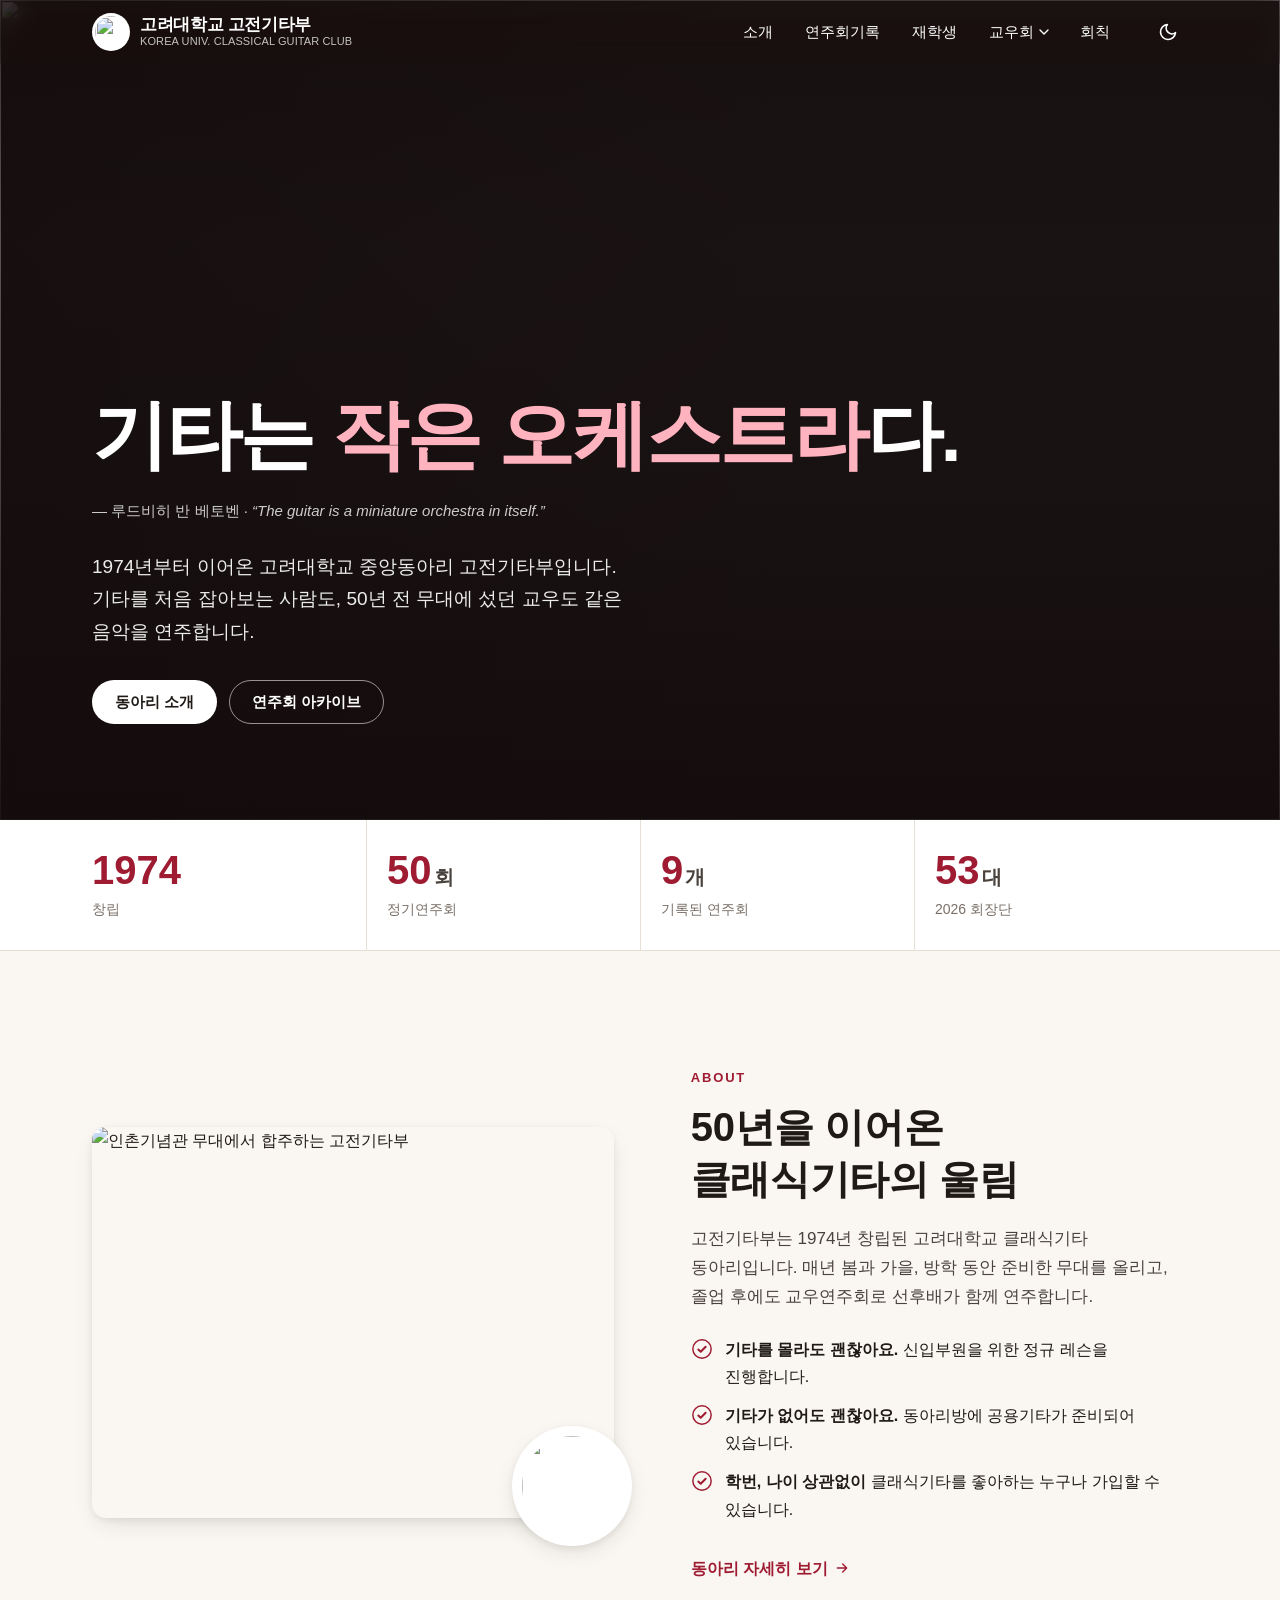
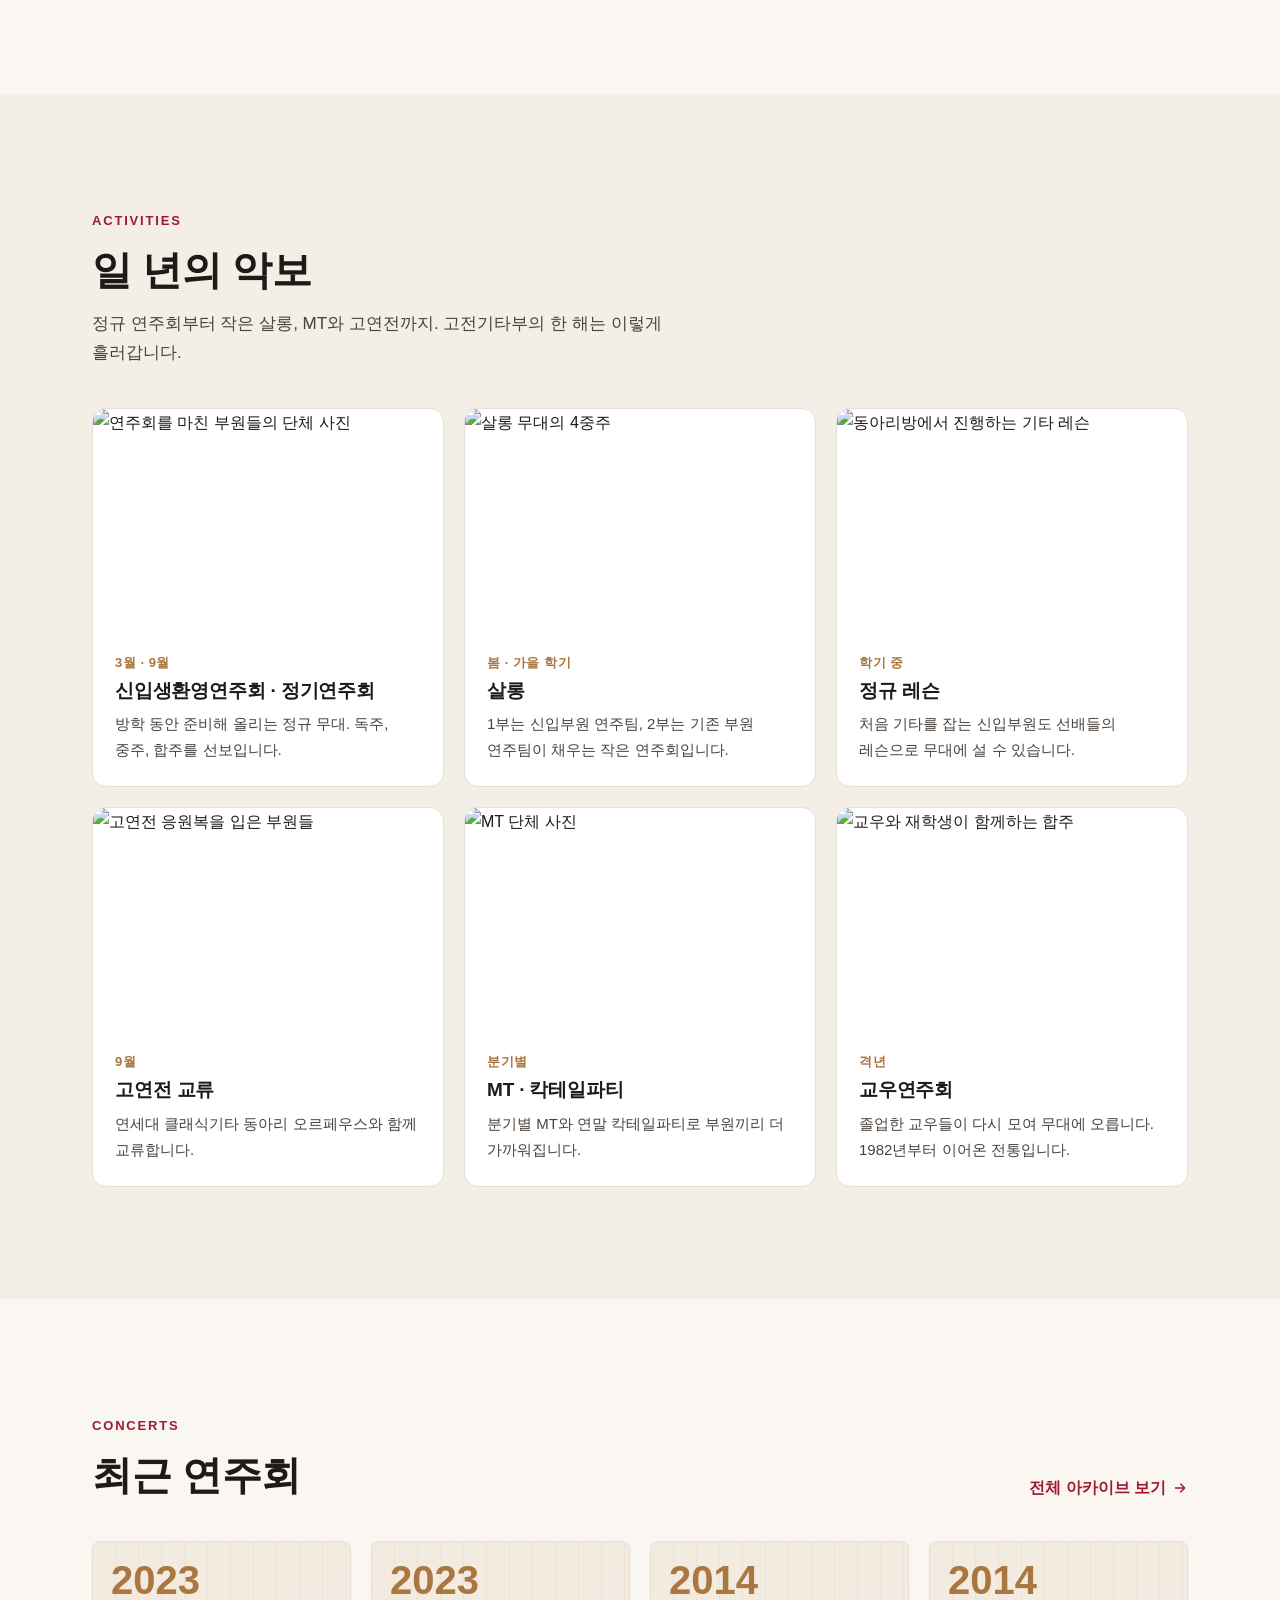
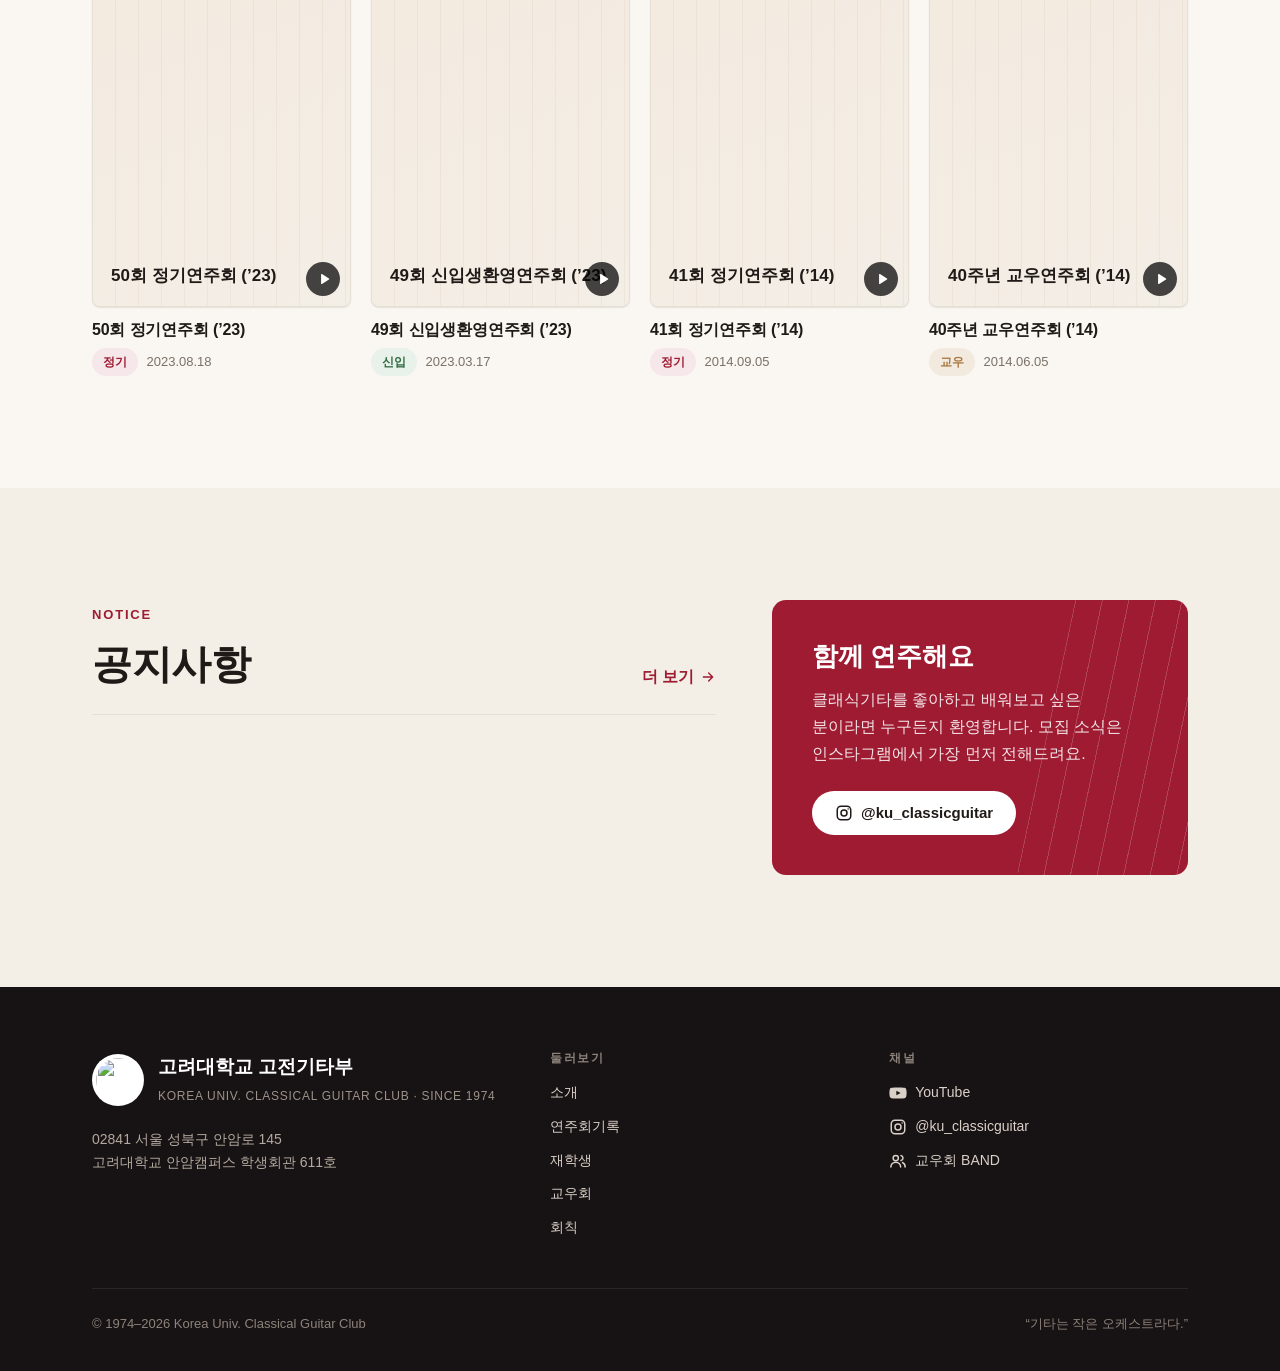
==== commit 6cbc0106: "공용 상단 메뉴 분리(js/nav.js, css/nav.css) + 교우회 하위 메뉴 - 메뉴 목록·렌더링을 js/nav.js 로 분리해 다른 사이트(notice.kuguitar." ====
--- a/index.html
+++ b/index.html
@@ -12,6 +12,7 @@
   <link rel="icon" href="assets/photos/logo.webp">
   <link rel="stylesheet" href="https://cdn.jsdelivr.net/gh/orioncactus/pretendard@v1.3.9/dist/web/variable/pretendardvariable-dynamic-subset.min.css">
   <link rel="stylesheet" href="css/style.css">
+  <script src="js/nav.js"></script>
   <script src="js/site.js"></script>
 </head>
 <body data-hero>
--- a/css/style.css
+++ b/css/style.css
@@ -131,6 +131,29 @@
 .nav a[aria-current="page"] { color: var(--crimson); font-weight: 700; }
 .over-hero:not(.scrolled) .nav a[aria-current="page"] { color: #fff; }
 .over-hero:not(.scrolled) .nav a:hover { background: rgba(255,255,255,.14); }
+.nav-group { position: relative; }
+.nav-parent {
+  display: inline-flex; align-items: center; gap: 2px;
+  padding: 8px 10px 8px 14px; border: 0; border-radius: 999px; background: transparent;
+  font: inherit; font-size: 15px; font-weight: 500; color: inherit; cursor: pointer;
+  transition: background .15s, color .15s;
+}
+.nav-parent svg { width: 16px; height: 16px; transition: transform .15s; }
+.nav-parent[aria-expanded="true"] svg { transform: rotate(180deg); }
+.nav-parent:hover { background: color-mix(in srgb, var(--ink) 6%, transparent); }
+.nav-parent[aria-current="page"] { color: var(--crimson); font-weight: 700; }
+.over-hero:not(.scrolled) .nav-parent[aria-current="page"] { color: #fff; }
+.over-hero:not(.scrolled) .nav-parent:hover { background: rgba(255,255,255,.14); }
+.nav-sub {
+  position: absolute; top: calc(100% + 6px); left: 0; min-width: 168px;
+  display: flex; flex-direction: column; padding: 6px;
+  background: var(--bg); color: var(--ink);
+  border: 1px solid var(--line); border-radius: 14px; box-shadow: var(--shadow-md);
+}
+.nav-sub[hidden] { display: none; }
+.nav .nav-sub a { border-radius: 10px; white-space: nowrap; }
+.over-hero:not(.scrolled) .nav .nav-sub a[aria-current="page"] { color: var(--crimson); }
+.over-hero:not(.scrolled) .nav .nav-sub a:hover { background: color-mix(in srgb, var(--ink) 6%, transparent); }
 
 .icon-btn {
   display: inline-grid; place-items: center; width: 40px; height: 40px;
@@ -157,6 +180,15 @@
   .nav a { padding: 14px 4px; border-radius: 0; border-bottom: 1px solid var(--line); font-size: 17px; }
   .nav a:hover { background: transparent; }
   .over-hero:not(.scrolled) .nav a[aria-current="page"] { color: var(--crimson); }
+  .nav-parent {
+    width: 100%; justify-content: space-between;
+    padding: 14px 4px; border-radius: 0; border-bottom: 1px solid var(--line); font-size: 17px;
+  }
+  .nav-parent:hover { background: transparent; }
+  .over-hero:not(.scrolled) .nav-parent[aria-current="page"] { color: var(--crimson); }
+  .nav-sub { position: static; min-width: 0; padding: 0 0 0 16px; border: 0; border-radius: 0; box-shadow: none; background: transparent; }
+  .nav .nav-sub a { border-radius: 0; font-size: 16px; color: var(--muted); }
+  .nav .nav-sub a[aria-current="page"] { color: var(--crimson); }
   .site-header.menu-open { background: var(--bg); color: var(--ink); }
   .site-header.menu-open .brand-sub { color: var(--muted); }
   .brand-sub { display: none; }
